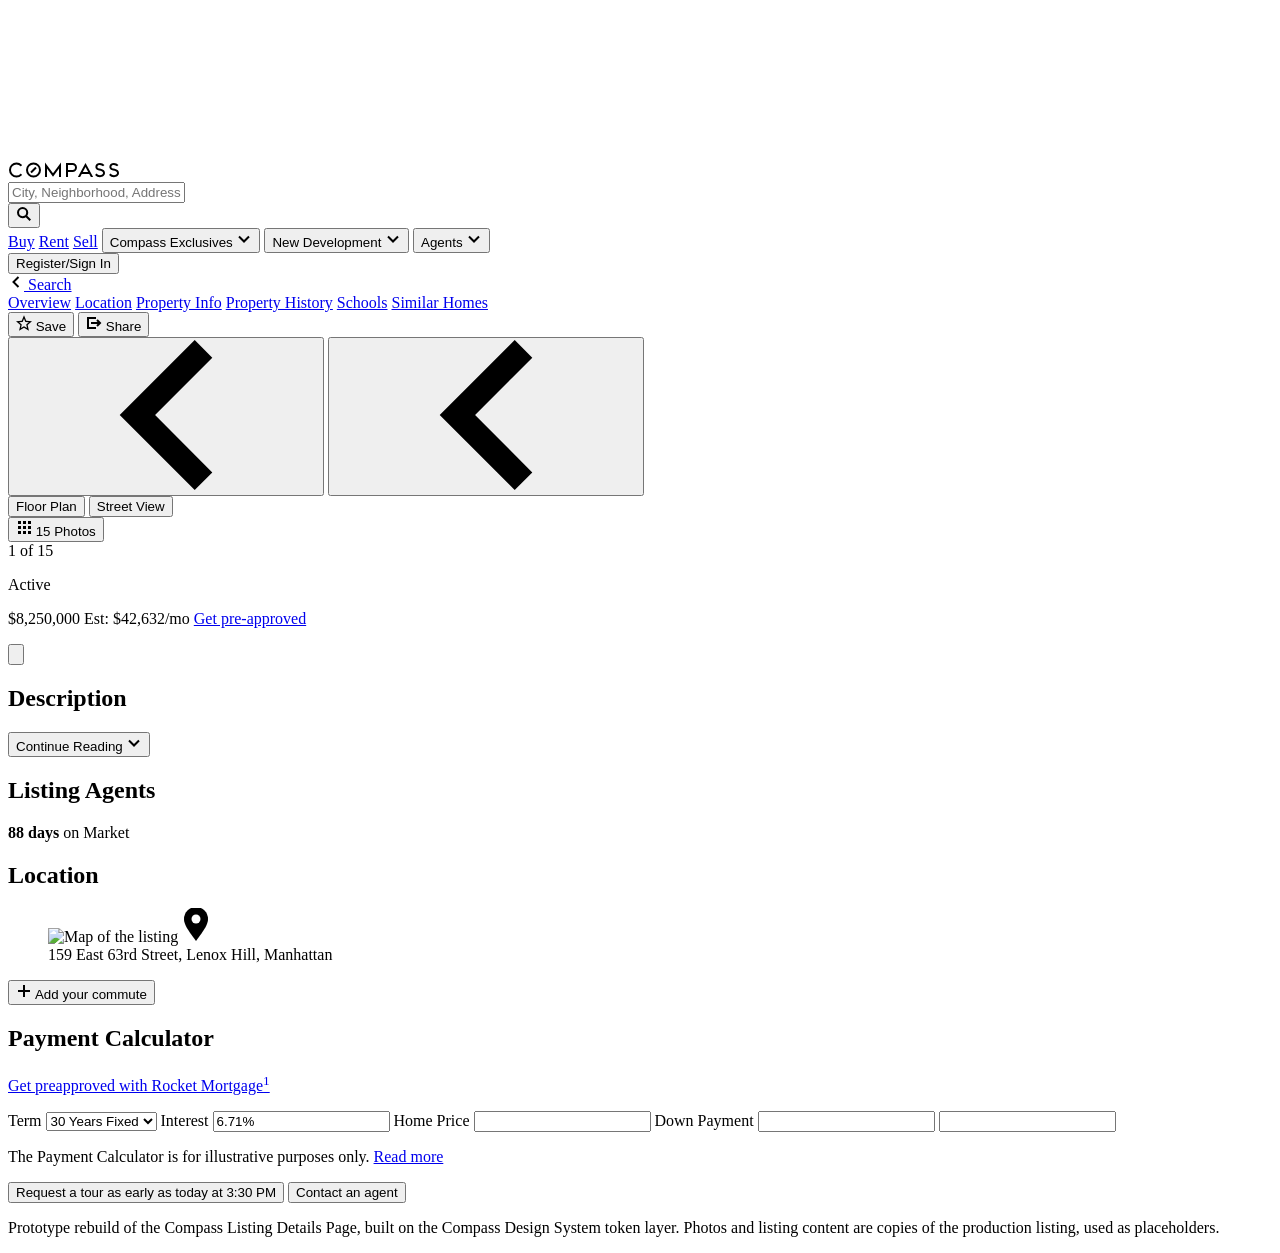
==== index.html @ 3cbc7344 "Add files via upload" ====
<!DOCTYPE html>
<html lang="en">
  <head>
    <meta charset="utf-8" />
    <meta name="viewport" content="width=device-width, initial-scale=1" />
    <title>159 East 63rd Street — Compass LDP rebuild</title>

    <link rel="stylesheet" href="css/tokens.css" />
    <link rel="stylesheet" href="css/base.css" />
    <link rel="stylesheet" href="css/hero-gallery.css" />
    <link rel="stylesheet" href="css/page.css" />
  </head>

  <body>
    <!-- ==========================================================
         Icon sprite — the Compass logotype plus the subset of
         cx-icons (ucfe-assets/cx-icons/7/cx-icons.cdn.svg) this page
         uses. Inlined rather than referenced as an external file
         because Chrome does not resolve <use href="file.svg#id">.
         ========================================================== -->
    <svg class="cx-sprite" aria-hidden="true" focusable="false">
      <symbol id="cx-logo-compass" viewBox="0 0 112 16">
        <path
          d="M53,.457,45,11.314,37,.457V15h2V6.543l6,8.143,6-8.143V15h2ZM60,15H58V1h6.5a4.5,4.5,0,0,1,0,9H60Zm0-7h4.5a2.5,2.5,0,0,0,0-5H60Zm22.863,7h2.275L77.5.9,69.863,15h2.275l1.625-3h7.475Zm-8.018-5L77.5,5.1,80.155,10ZM97,11.085c0,2.371-2.175,4.16-5.06,4.16a6.494,6.494,0,0,1-4.878-2.355l1.41-1.375A4.494,4.494,0,0,0,91.94,13.29c1.8,0,3.06-.906,3.06-2.2,0-1.11-.756-1.856-2.31-2.283L91,8.42c-3.6-.884-3.6-3.043-3.6-3.753,0-2.232,1.8-3.732,4.485-3.732a6.1,6.1,0,0,1,4.581,2.05l-1.41,1.378a4.629,4.629,0,0,0-3.171-1.472c-1.579,0-2.485.647-2.485,1.777,0,.337.128,1.462,1.773,1.816l1.533.345C95.516,7.487,97,8.96,97,11.085Zm14,0c0,2.371-2.175,4.16-5.06,4.16a6.494,6.494,0,0,1-4.878-2.355l1.41-1.375a4.494,4.494,0,0,0,3.468,1.775c1.8,0,3.06-.906,3.06-2.2,0-1.11-.756-1.856-2.31-2.283L105,8.42c-3.6-.884-3.6-3.043-3.6-3.753,0-2.232,1.8-3.732,4.485-3.732a6.1,6.1,0,0,1,4.581,2.05l-1.41,1.378a4.629,4.629,0,0,0-3.171-1.472c-1.579,0-2.485.647-2.485,1.777,0,.337.128,1.462,1.773,1.816l1.533.345C109.516,7.487,111,8.96,111,11.085Zm-98.611.8h0a5.5,5.5,0,1,1,0-7.778h0l.354.354L14.157,3.05,13.8,2.7h0a7.5,7.5,0,1,0,0,10.607l0,0h0l.354-.353-1.414-1.415ZM25.5.5A7.5,7.5,0,1,0,33,8,7.5,7.5,0,0,0,25.5.5Zm0,13A5.5,5.5,0,1,1,31,8,5.5,5.5,0,0,1,25.5,13.5Zm3.207-7.293L27.293,4.793l-5,5,1.414,1.414Z"
        />
      </symbol>

      <symbol id="cx-icon-magnifyingGlass" viewBox="0 0 16 16">
        <path
          d="M6.618 1A5.624 5.624 0 0 0 1 6.618a5.624 5.624 0 0 0 5.618 5.617c1.18 0 2.275-.368 3.18-.993L13.556 15 15 13.556l-3.758-3.758c.625-.905.993-2 .993-3.18A5.624 5.624 0 0 0 6.618 1Zm0 2.043a3.579 3.579 0 0 1 3.574 3.575 3.579 3.579 0 0 1-3.574 3.574 3.579 3.579 0 0 1-3.575-3.574 3.579 3.579 0 0 1 3.575-3.575Z"
        />
      </symbol>
      <symbol id="cx-icon-chevronDown" viewBox="0 0 16 16">
        <path d="M8 11.914 2.293 6.207l1.414-1.414L8 9.086l4.293-4.293 1.414 1.414L8 11.914z" />
      </symbol>
      <symbol id="cx-icon-chevronLeft" viewBox="0 0 16 16">
        <path d="M9.793 13.707 4.086 8l5.707-5.707 1.414 1.414L6.914 8l4.293 4.293-1.414 1.414z" />
      </symbol>
      <symbol id="cx-icon-starOutlined" viewBox="0 0 16 16">
        <path
          d="m16 6.176-5.752-.5L8 .332l-2.248 5.35L0 6.177l4.368 3.817-1.312 5.673L8 12.656l4.944 3.01-1.304-5.673L16 6.176Zm-8 4.971-3.008 1.832.8-3.454L3.136 7.2l3.504-.307L8 3.642l1.368 3.26 3.504.307-2.656 2.324.8 3.454L8 11.147Z"
        />
      </symbol>
      <symbol id="cx-icon-arrowRightInRectangle" viewBox="0 0 16 16">
        <path
          d="M10 14H1V2h9v2H3v8h7Zm1.707-9.707-1.414 1.414L11.586 7H5v2h6.586l-1.293 1.293 1.414 1.414L15.414 8Z"
        />
      </symbol>
      <symbol id="cx-icon-squaresInThreeRows" viewBox="0 0 16 16">
        <path
          d="M10 9H7V6h3ZM5 6H2v3h3Zm0-5H2v3h3Zm5 0H7v3h3Zm5 0h-3v3h3Zm0 5h-3v3h3Zm-5 5H7v3h3Zm-5 0H2v3h3Zm10 0h-3v3h3Z"
        />
      </symbol>
      <symbol id="cx-icon-plus" viewBox="0 0 16 16">
        <path d="M14 7H9V2H7v5H2v2h5v5h2V9h5V7z" />
      </symbol>

      <!-- Flickity's own chevron, as used by the production gallery -->
      <symbol id="gallery-arrow" viewBox="0 0 100 100">
        <path d="M 19.14,50 L 69.14,100 L 80.86,88.25 L 42.72,50 L 80.86,11.75 L 69.14,0 Z" />
      </symbol>
    </svg>

    <!-- ================= Top bar (.uc-corpNav, 48px) ================= -->
    <nav class="ldp-topbar" aria-label="Compass">
      <div class="ldp-topbar__header">
        <a class="ldp-logo" href="#" aria-label="Compass">
          <svg class="ldp-logo__mark" width="112" height="16" role="img">
            <title>Compass</title>
            <use href="#cx-logo-compass"></use>
          </svg>
        </a>

        <form class="ldp-search" role="search" onsubmit="return false">
          <div class="ldp-search__field">
            <input
              class="ldp-search__input"
              type="text"
              placeholder="City, Neighborhood, Address, School, ZIP, Agent, ID"
              aria-label="Search listings"
            />
          </div>
          <button class="ldp-search__btn" type="submit" aria-label="Search">
            <svg class="cx-icon" width="16" height="16">
              <use href="#cx-icon-magnifyingGlass"></use>
            </svg>
          </button>
        </form>
      </div>

      <div class="ldp-topbar__menu">
        <a class="ldp-topbar__item" href="#">Buy</a>
        <a class="ldp-topbar__item" href="#">Rent</a>
        <a class="ldp-topbar__item" href="#">Sell</a>
        <button class="ldp-topbar__item" type="button">
          Compass Exclusives
          <svg class="cx-icon ldp-topbar__caret" width="16" height="16">
            <use href="#cx-icon-chevronDown"></use>
          </svg>
        </button>
        <button class="ldp-topbar__item" type="button">
          New Development
          <svg class="cx-icon ldp-topbar__caret" width="16" height="16">
            <use href="#cx-icon-chevronDown"></use>
          </svg>
        </button>
        <button class="ldp-topbar__item" type="button">
          Agents
          <svg class="cx-icon ldp-topbar__caret" width="16" height="16">
            <use href="#cx-icon-chevronDown"></use>
          </svg>
        </button>
      </div>

      <div class="ldp-topbar__user">
        <button class="ldp-topbar__item" type="button">Register/Sign In</button>
      </div>
    </nav>

    <!-- ================= Section nav (sticky, 58px) ================= -->
    <div class="ldp-subnav">
      <a class="ldp-subnav__back" href="#">
        <svg class="cx-icon" width="16" height="16">
          <use href="#cx-icon-chevronLeft"></use>
        </svg>
        Search
      </a>

      <div class="ldp-subnav__wrapper">
        <nav class="ldp-subnav__tabs" aria-label="Page sections">
          <a class="is-active" href="#overview">Overview</a>
          <a href="#location">Location</a>
          <a href="#property-info">Property Info</a>
          <a href="#property-history">Property History</a>
          <a href="#schools">Schools</a>
          <a href="#similar-homes">Similar Homes</a>
        </nav>
      </div>

      <div class="ldp-subnav__actions">
        <button class="cx-btn cx-btn--enclosed cx-btn--pill" type="button">
          <svg class="cx-icon" width="16" height="16">
            <use href="#cx-icon-starOutlined"></use>
          </svg>
          Save
        </button>
        <button class="cx-btn cx-btn--enclosed cx-btn--pill" type="button">
          <svg class="cx-icon" width="16" height="16">
            <use href="#cx-icon-arrowRightInRectangle"></use>
          </svg>
          Share
        </button>
      </div>
    </div>

    <!-- ================= Hero gallery ================= -->
    <!-- The focus of this rebuild. Markup is deliberately thin: HeroGallery
         renders every slide, so layout rules live in js/hero-gallery.js. -->
    <section
      class="ldp-gallery"
      id="hero-gallery"
      aria-roledescription="carousel"
      aria-label="Property photos"
      tabindex="-1"
    >
      <div class="ldp-gallery__viewport">
        <div class="ldp-gallery__track"></div>
      </div>

      <div class="ldp-gallery__overlay">
        <div
          class="ldp-gallery__badges"
          id="gallery-badges"
          data-badge-class="ldp-gallery__badge"
        ></div>

        <button
          class="ldp-gallery__nav ldp-gallery__nav--prev"
          type="button"
          aria-label="Previous photos"
        >
          <svg class="ldp-gallery__nav-icon"><use href="#gallery-arrow"></use></svg>
        </button>
        <button
          class="ldp-gallery__nav ldp-gallery__nav--next"
          type="button"
          aria-label="Next photos"
        >
          <svg class="ldp-gallery__nav-icon"><use href="#gallery-arrow"></use></svg>
        </button>

        <div class="ldp-gallery__actions ldp-gallery__actions--start">
          <button class="cx-btn cx-btn--enclosed cx-btn--md" type="button">
            Floor Plan
          </button>
          <button class="cx-btn cx-btn--enclosed cx-btn--md" type="button">
            Street View
          </button>
        </div>

        <div class="ldp-gallery__actions ldp-gallery__actions--end">
          <button
            class="cx-btn cx-btn--enclosed cx-btn--md"
            type="button"
            id="all-photos-btn"
          >
            <svg class="cx-icon" width="16" height="16">
              <use href="#cx-icon-squaresInThreeRows"></use>
            </svg>
            <span id="photo-count-label">15 Photos</span>
          </button>
        </div>

        <div class="ldp-gallery__counter" id="gallery-counter">1 of 15</div>
      </div>
    </section>

    <!-- ================= Body ================= -->
    <main class="ldp-container ldp-layout" id="overview">
      <!-- ---------- Left column ---------- -->
      <div class="ldp-main">
        <!-- Summary — content column plus the 120px map thumbnail that sits
             at its right edge (production puts the map here, not in the
             sidebar) -->
        <section class="ldp-summary">
          <div class="ldp-summary__main">
            <p class="ldp-status">
              <span class="ldp-status__dot"></span>
              <span id="summary-status">Active</span>
            </p>

            <div class="ldp-price-row">
              <span class="ldp-price" id="summary-price">$8,250,000</span>
              <span class="ldp-price-est">
                Est: <span id="summary-est">$42,632/mo</span>
                <a class="cx-link" href="#">Get pre-approved</a>
              </span>
            </div>

            <p class="ldp-specs cx-body1-medium" id="summary-specs"></p>

            <p class="ldp-address cx-body1" id="summary-address"></p>

            <p class="ldp-building cx-body1" id="summary-building"></p>
          </div>

          <button class="ldp-summary__map" type="button" aria-label="View on map">
            <img id="map-thumb" src="assets/img/map-thumb.svg" alt="" />
          </button>
        </section>

        <!-- Key facts -->
        <ul class="ldp-facts" id="facts-grid"></ul>

        <!-- Description -->
        <section class="ldp-section">
          <h2 class="ldp-section__title cx-h4">Description</h2>
          <div class="ldp-description" id="description-body"></div>
          <button class="ldp-readmore cx-body2-medium" type="button">
            Continue Reading
            <svg class="cx-icon" width="16" height="16">
              <use href="#cx-icon-chevronDown"></use>
            </svg>
          </button>

          <!-- Attribution line, for listings that have no agent cards -->
          <p class="ldp-listed-by cx-body2" id="listed-by"></p>
        </section>

        <!-- Listing agents — removed by page.js when the fixture has none -->
        <section class="ldp-section">
          <h2 class="ldp-section__title cx-h4">Listing Agents</h2>
          <ul class="ldp-agents" id="agents-list"></ul>
        </section>

        <div class="ldp-meta">
          <p class="cx-body2" id="meta-days-row">
            <strong id="meta-days">88 days</strong> on Market
          </p>
          <p class="cx-caption1 cx-text-subtle" id="meta-source"></p>
        </div>

        <!-- Location -->
        <section class="ldp-section" id="location">
          <h2 class="ldp-section__title cx-h4">Location</h2>
          <nav class="ldp-breadcrumbs cx-caption1" id="breadcrumbs"></nav>

          <figure class="ldp-map">
            <img id="map-wide" src="assets/img/map-wide.svg" alt="Map of the listing" />
            <span class="ldp-map__marker" aria-hidden="true">
              <svg width="28" height="34" viewBox="0 0 28 34">
                <path
                  d="M14 33c9-12 12-17 12-22A12 12 0 1 0 2 11c0 5 3 10 12 22z"
                  fill="var(--cx-color-black)"
                />
                <circle cx="14" cy="11" r="4.5" fill="#fff" />
              </svg>
            </span>
            <figcaption class="ldp-map__caption cx-caption1">
              159 East 63rd Street, Lenox Hill, Manhattan
            </figcaption>
          </figure>

          <button class="ldp-commute cx-body2-medium" type="button">
            <svg class="cx-icon" width="16" height="16">
              <use href="#cx-icon-plus"></use>
            </svg>
            Add your commute
          </button>
        </section>

        <!-- Payment calculator -->
        <section class="ldp-section">
          <h2 class="ldp-section__title cx-h4">Payment Calculator</h2>
          <a class="cx-link cx-body2 ldp-preapproved" href="#"
            >Get preapproved with Rocket Mortgage<sup>1</sup></a
          >

          <div class="ldp-calc">
            <div class="ldp-calc__summary">
              <p class="ldp-calc__amount cx-header3" id="calc-monthly"></p>
              <p class="cx-body2 cx-text-subtle" id="calc-terms"></p>
              <div class="ldp-calc__bar"><span></span></div>
            </div>
            <ul class="ldp-calc__breakdown" id="calc-breakdown"></ul>
          </div>

          <div class="ldp-calc__fields">
            <label class="ldp-field">
              <span class="ldp-field__label cx-body2">Term</span>
              <select class="ldp-field__control">
                <option>30 Years Fixed</option>
                <option>20 Years Fixed</option>
                <option>15 Years Fixed</option>
                <option>10 Years Fixed</option>
              </select>
            </label>
            <label class="ldp-field">
              <span class="ldp-field__label cx-body2">Interest</span>
              <input class="ldp-field__control" value="6.71%" />
            </label>
            <label class="ldp-field">
              <span class="ldp-field__label cx-body2">Home Price</span>
              <input class="ldp-field__control" id="calc-price" />
            </label>
            <label class="ldp-field">
              <span class="ldp-field__label cx-body2">Down Payment</span>
              <span class="ldp-field__pair">
                <input class="ldp-field__control" id="calc-down" />
                <input class="ldp-field__control ldp-field__control--pct" id="calc-down-pct" />
              </span>
            </label>
          </div>

          <p class="cx-caption1 cx-text-subtle ldp-disclaimer">
            The Payment Calculator is for illustrative purposes only.
            <a class="cx-link" href="#">Read more</a>
          </p>
        </section>
      </div>

      <!-- ---------- Right column ---------- -->
      <aside class="ldp-sidebar">
        <div class="ldp-sidebar__sticky">
          <div class="ldp-contact" id="sidebar-agent"></div>

          <div class="ldp-sidebar__ctas">
            <button class="cx-btn cx-btn--solid ldp-cta" type="button">
              <span class="ldp-cta__stack">
                <span class="ldp-cta__label" id="tour-label">Request a tour</span>
                <span class="ldp-cta__sub" id="tour-sub">as early as today at 3:30 PM</span>
              </span>
            </button>

            <button
              class="cx-btn cx-btn--enclosed ldp-cta ldp-cta--secondary"
              type="button"
            >
              Contact an agent
            </button>
          </div>
        </div>
      </aside>
    </main>

    <footer class="ldp-footer">
      <div class="ldp-container">
        <p class="cx-caption1 cx-text-subtle">
          Prototype rebuild of the Compass Listing Details Page, built on the
          Compass Design System token layer. Photos and listing content are
          copies of the production listing, used as placeholders.
        </p>
      </div>
    </footer>

    <script src="data/listing.js"></script>
    <script src="js/hero-gallery.js"></script>
    <script src="js/page.js"></script>
  </body>
</html>
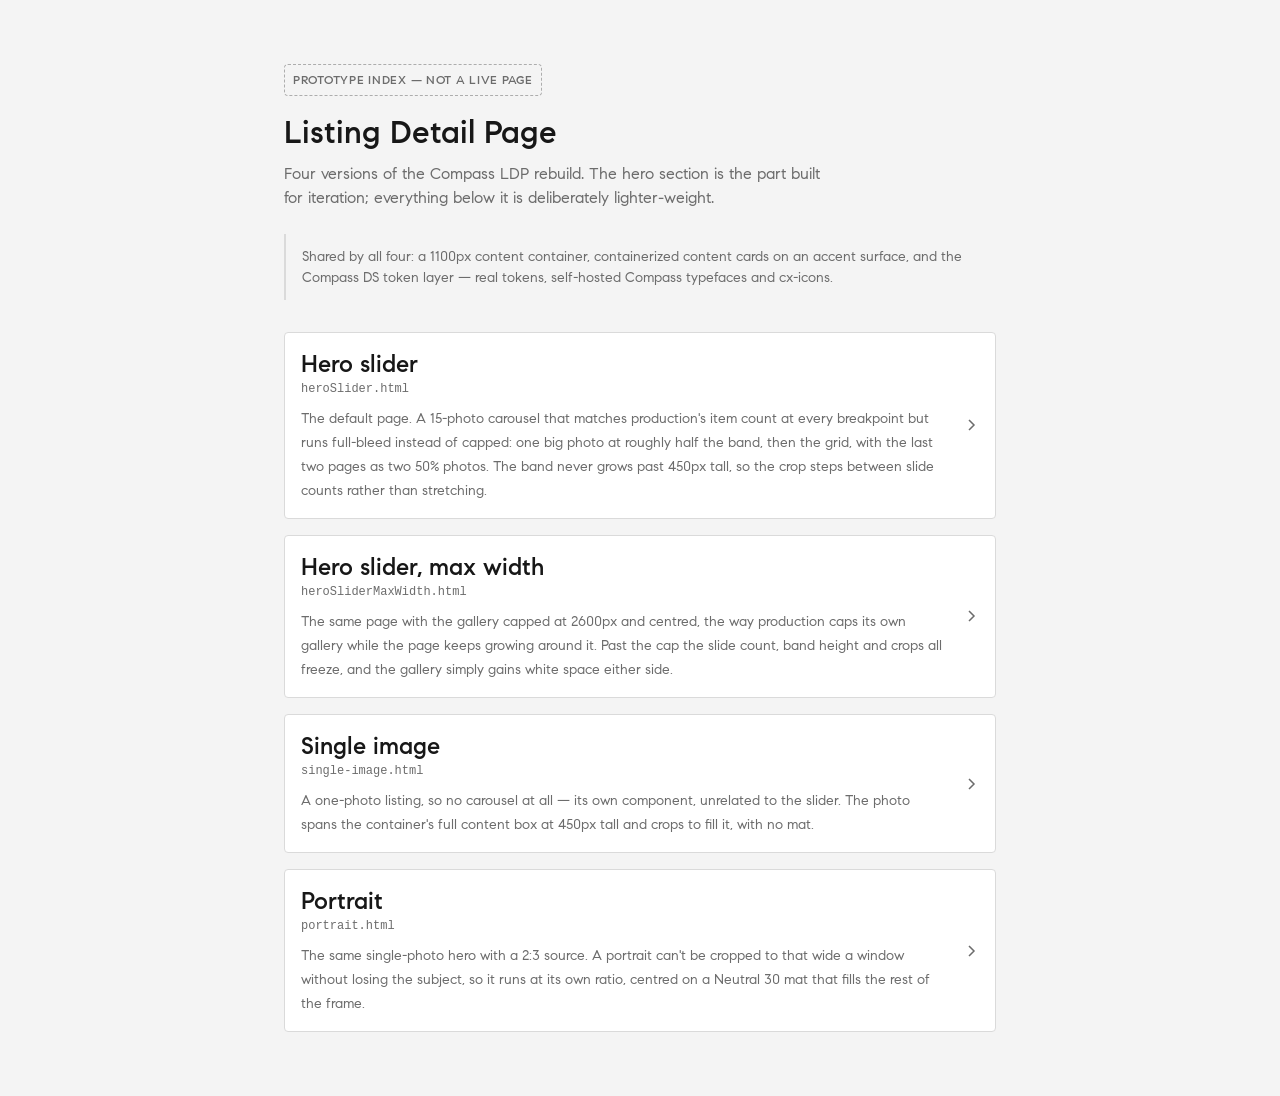
==== commit 32abcf91: "Add files via upload" ====
--- a/index.html
+++ b/index.html
@@ -3,398 +3,208 @@
   <head>
     <meta charset="utf-8" />
     <meta name="viewport" content="width=device-width, initial-scale=1" />
-    <title>159 East 63rd Street — Compass LDP rebuild</title>
-
+    <title>LDP prototype — version index</title>
+
+    <!-- Tokens and base type only. No page.css, no hero CSS, no Compass
+         chrome: this is a directory, and it should not be mistakable for one
+         of the pages it links to. -->
     <link rel="stylesheet" href="css/tokens.css" />
     <link rel="stylesheet" href="css/base.css" />
-    <link rel="stylesheet" href="css/hero-gallery.css" />
-    <link rel="stylesheet" href="css/page.css" />
+
+    <style>
+      .idx {
+        width: 100%;
+        max-width: 760px;
+        margin: 0 auto;
+        padding: var(--cx-spacing-8x) var(--cx-spacing-3x);
+      }
+
+      /* Says plainly what this page is, before the title does */
+      .idx__eyebrow {
+        display: inline-flex;
+        align-items: center;
+        gap: var(--cx-spacing-1x);
+        margin-bottom: var(--cx-spacing-2x);
+        padding: 6px var(--cx-spacing-1x);
+        border: var(--cx-spacing-borderWidth) dashed var(--cx-color-grey60);
+        border-radius: var(--cx-consumer-groupBorderRadius);
+        font-size: var(--cx-font-sizeCaption1);
+        font-weight: var(--cx-font-weightMedium);
+        letter-spacing: 0.06em;
+        text-transform: uppercase;
+        color: var(--cx-color-textSubtle);
+      }
+
+      .idx__title {
+        margin-bottom: var(--cx-spacing-1x);
+      }
+
+      .idx__lede {
+        max-width: 60ch;
+        color: var(--cx-color-textSubtle);
+      }
+
+      .idx__shared {
+        margin-top: var(--cx-spacing-3x);
+        padding: 12px var(--cx-spacing-2x);
+        border-left: 2px solid var(--cx-color-grey40);
+        font-size: var(--cx-font-sizeBody2);
+        line-height: var(--cx-font-lineHeightBody);
+        color: var(--cx-color-textSubtle);
+      }
+
+      .idx__list {
+        display: flex;
+        flex-direction: column;
+        gap: var(--cx-spacing-2x);
+        margin-top: var(--cx-spacing-4x);
+      }
+
+      /* Same card recipe as the pages — white on the accent surface, 1px
+         Neutral 40, Groups & Inputs radius — so the index reads as part of
+         the same system without borrowing any of the page chrome. */
+      .idx__item {
+        display: grid;
+        grid-template-columns: 1fr auto;
+        align-items: start;
+        gap: var(--cx-spacing-2x);
+        padding: var(--cx-spacing-2x);
+        border: var(--cx-spacing-borderWidth) solid var(--cx-color-border);
+        border-radius: var(--cx-consumer-groupBorderRadius);
+        background: var(--cx-color-background);
+        text-decoration: none;
+        color: inherit;
+        transition: border-color 120ms ease, transform 120ms ease;
+      }
+
+      .idx__item:hover {
+        border-color: var(--cx-color-grey60);
+      }
+
+      .idx__name {
+        margin-bottom: 2px;
+      }
+
+      .idx__file {
+        display: block;
+        margin-bottom: var(--cx-spacing-1x);
+        font-family: ui-monospace, SFMono-Regular, Menlo, monospace;
+        font-size: var(--cx-font-sizeCaption1);
+        color: var(--cx-color-textSubtle);
+      }
+
+      .idx__desc {
+        max-width: 62ch;
+      }
+
+      .idx__go {
+        flex: none;
+        align-self: center;
+        color: var(--cx-color-textSubtle);
+      }
+
+      .idx__item:hover .idx__go {
+        color: var(--cx-color-black);
+      }
+
+      @media (max-width: 600px) {
+        .idx {
+          padding: var(--cx-spacing-4x) var(--cx-spacing-2x);
+        }
+
+        .idx__item {
+          grid-template-columns: 1fr;
+        }
+
+        .idx__go {
+          display: none;
+        }
+      }
+    </style>
   </head>
 
   <body>
-    <!-- ==========================================================
-         Icon sprite — the Compass logotype plus the subset of
-         cx-icons (ucfe-assets/cx-icons/7/cx-icons.cdn.svg) this page
-         uses. Inlined rather than referenced as an external file
-         because Chrome does not resolve <use href="file.svg#id">.
-         ========================================================== -->
-    <svg class="cx-sprite" aria-hidden="true" focusable="false">
-      <symbol id="cx-logo-compass" viewBox="0 0 112 16">
-        <path
-          d="M53,.457,45,11.314,37,.457V15h2V6.543l6,8.143,6-8.143V15h2ZM60,15H58V1h6.5a4.5,4.5,0,0,1,0,9H60Zm0-7h4.5a2.5,2.5,0,0,0,0-5H60Zm22.863,7h2.275L77.5.9,69.863,15h2.275l1.625-3h7.475Zm-8.018-5L77.5,5.1,80.155,10ZM97,11.085c0,2.371-2.175,4.16-5.06,4.16a6.494,6.494,0,0,1-4.878-2.355l1.41-1.375A4.494,4.494,0,0,0,91.94,13.29c1.8,0,3.06-.906,3.06-2.2,0-1.11-.756-1.856-2.31-2.283L91,8.42c-3.6-.884-3.6-3.043-3.6-3.753,0-2.232,1.8-3.732,4.485-3.732a6.1,6.1,0,0,1,4.581,2.05l-1.41,1.378a4.629,4.629,0,0,0-3.171-1.472c-1.579,0-2.485.647-2.485,1.777,0,.337.128,1.462,1.773,1.816l1.533.345C95.516,7.487,97,8.96,97,11.085Zm14,0c0,2.371-2.175,4.16-5.06,4.16a6.494,6.494,0,0,1-4.878-2.355l1.41-1.375a4.494,4.494,0,0,0,3.468,1.775c1.8,0,3.06-.906,3.06-2.2,0-1.11-.756-1.856-2.31-2.283L105,8.42c-3.6-.884-3.6-3.043-3.6-3.753,0-2.232,1.8-3.732,4.485-3.732a6.1,6.1,0,0,1,4.581,2.05l-1.41,1.378a4.629,4.629,0,0,0-3.171-1.472c-1.579,0-2.485.647-2.485,1.777,0,.337.128,1.462,1.773,1.816l1.533.345C109.516,7.487,111,8.96,111,11.085Zm-98.611.8h0a5.5,5.5,0,1,1,0-7.778h0l.354.354L14.157,3.05,13.8,2.7h0a7.5,7.5,0,1,0,0,10.607l0,0h0l.354-.353-1.414-1.415ZM25.5.5A7.5,7.5,0,1,0,33,8,7.5,7.5,0,0,0,25.5.5Zm0,13A5.5,5.5,0,1,1,31,8,5.5,5.5,0,0,1,25.5,13.5Zm3.207-7.293L27.293,4.793l-5,5,1.414,1.414Z"
-        />
-      </symbol>
-
-      <symbol id="cx-icon-magnifyingGlass" viewBox="0 0 16 16">
-        <path
-          d="M6.618 1A5.624 5.624 0 0 0 1 6.618a5.624 5.624 0 0 0 5.618 5.617c1.18 0 2.275-.368 3.18-.993L13.556 15 15 13.556l-3.758-3.758c.625-.905.993-2 .993-3.18A5.624 5.624 0 0 0 6.618 1Zm0 2.043a3.579 3.579 0 0 1 3.574 3.575 3.579 3.579 0 0 1-3.574 3.574 3.579 3.579 0 0 1-3.575-3.574 3.579 3.579 0 0 1 3.575-3.575Z"
-        />
-      </symbol>
-      <symbol id="cx-icon-chevronDown" viewBox="0 0 16 16">
-        <path d="M8 11.914 2.293 6.207l1.414-1.414L8 9.086l4.293-4.293 1.414 1.414L8 11.914z" />
-      </symbol>
-      <symbol id="cx-icon-chevronLeft" viewBox="0 0 16 16">
-        <path d="M9.793 13.707 4.086 8l5.707-5.707 1.414 1.414L6.914 8l4.293 4.293-1.414 1.414z" />
-      </symbol>
-      <symbol id="cx-icon-starOutlined" viewBox="0 0 16 16">
-        <path
-          d="m16 6.176-5.752-.5L8 .332l-2.248 5.35L0 6.177l4.368 3.817-1.312 5.673L8 12.656l4.944 3.01-1.304-5.673L16 6.176Zm-8 4.971-3.008 1.832.8-3.454L3.136 7.2l3.504-.307L8 3.642l1.368 3.26 3.504.307-2.656 2.324.8 3.454L8 11.147Z"
-        />
-      </symbol>
-      <symbol id="cx-icon-arrowRightInRectangle" viewBox="0 0 16 16">
-        <path
-          d="M10 14H1V2h9v2H3v8h7Zm1.707-9.707-1.414 1.414L11.586 7H5v2h6.586l-1.293 1.293 1.414 1.414L15.414 8Z"
-        />
-      </symbol>
-      <symbol id="cx-icon-squaresInThreeRows" viewBox="0 0 16 16">
-        <path
-          d="M10 9H7V6h3ZM5 6H2v3h3Zm0-5H2v3h3Zm5 0H7v3h3Zm5 0h-3v3h3Zm0 5h-3v3h3Zm-5 5H7v3h3Zm-5 0H2v3h3Zm10 0h-3v3h3Z"
-        />
-      </symbol>
-      <symbol id="cx-icon-plus" viewBox="0 0 16 16">
-        <path d="M14 7H9V2H7v5H2v2h5v5h2V9h5V7z" />
-      </symbol>
-
-      <!-- Flickity's own chevron, as used by the production gallery -->
-      <symbol id="gallery-arrow" viewBox="0 0 100 100">
-        <path d="M 19.14,50 L 69.14,100 L 80.86,88.25 L 42.72,50 L 80.86,11.75 L 69.14,0 Z" />
-      </symbol>
-    </svg>
-
-    <!-- ================= Top bar (.uc-corpNav, 48px) ================= -->
-    <nav class="ldp-topbar" aria-label="Compass">
-      <div class="ldp-topbar__header">
-        <a class="ldp-logo" href="#" aria-label="Compass">
-          <svg class="ldp-logo__mark" width="112" height="16" role="img">
-            <title>Compass</title>
-            <use href="#cx-logo-compass"></use>
-          </svg>
-        </a>
-
-        <form class="ldp-search" role="search" onsubmit="return false">
-          <div class="ldp-search__field">
-            <input
-              class="ldp-search__input"
-              type="text"
-              placeholder="City, Neighborhood, Address, School, ZIP, Agent, ID"
-              aria-label="Search listings"
-            />
-          </div>
-          <button class="ldp-search__btn" type="submit" aria-label="Search">
-            <svg class="cx-icon" width="16" height="16">
-              <use href="#cx-icon-magnifyingGlass"></use>
-            </svg>
-          </button>
-        </form>
-      </div>
-
-      <div class="ldp-topbar__menu">
-        <a class="ldp-topbar__item" href="#">Buy</a>
-        <a class="ldp-topbar__item" href="#">Rent</a>
-        <a class="ldp-topbar__item" href="#">Sell</a>
-        <button class="ldp-topbar__item" type="button">
-          Compass Exclusives
-          <svg class="cx-icon ldp-topbar__caret" width="16" height="16">
-            <use href="#cx-icon-chevronDown"></use>
-          </svg>
-        </button>
-        <button class="ldp-topbar__item" type="button">
-          New Development
-          <svg class="cx-icon ldp-topbar__caret" width="16" height="16">
-            <use href="#cx-icon-chevronDown"></use>
-          </svg>
-        </button>
-        <button class="ldp-topbar__item" type="button">
-          Agents
-          <svg class="cx-icon ldp-topbar__caret" width="16" height="16">
-            <use href="#cx-icon-chevronDown"></use>
-          </svg>
-        </button>
-      </div>
-
-      <div class="ldp-topbar__user">
-        <button class="ldp-topbar__item" type="button">Register/Sign In</button>
-      </div>
-    </nav>
-
-    <!-- ================= Section nav (sticky, 58px) ================= -->
-    <div class="ldp-subnav">
-      <a class="ldp-subnav__back" href="#">
-        <svg class="cx-icon" width="16" height="16">
-          <use href="#cx-icon-chevronLeft"></use>
-        </svg>
-        Search
-      </a>
-
-      <div class="ldp-subnav__wrapper">
-        <nav class="ldp-subnav__tabs" aria-label="Page sections">
-          <a class="is-active" href="#overview">Overview</a>
-          <a href="#location">Location</a>
-          <a href="#property-info">Property Info</a>
-          <a href="#property-history">Property History</a>
-          <a href="#schools">Schools</a>
-          <a href="#similar-homes">Similar Homes</a>
-        </nav>
-      </div>
-
-      <div class="ldp-subnav__actions">
-        <button class="cx-btn cx-btn--enclosed cx-btn--pill" type="button">
-          <svg class="cx-icon" width="16" height="16">
-            <use href="#cx-icon-starOutlined"></use>
-          </svg>
-          Save
-        </button>
-        <button class="cx-btn cx-btn--enclosed cx-btn--pill" type="button">
-          <svg class="cx-icon" width="16" height="16">
-            <use href="#cx-icon-arrowRightInRectangle"></use>
-          </svg>
-          Share
-        </button>
-      </div>
-    </div>
-
-    <!-- ================= Hero gallery ================= -->
-    <!-- The focus of this rebuild. Markup is deliberately thin: HeroGallery
-         renders every slide, so layout rules live in js/hero-gallery.js. -->
-    <section
-      class="ldp-gallery"
-      id="hero-gallery"
-      aria-roledescription="carousel"
-      aria-label="Property photos"
-      tabindex="-1"
-    >
-      <div class="ldp-gallery__viewport">
-        <div class="ldp-gallery__track"></div>
-      </div>
-
-      <div class="ldp-gallery__overlay">
-        <div
-          class="ldp-gallery__badges"
-          id="gallery-badges"
-          data-badge-class="ldp-gallery__badge"
-        ></div>
-
-        <button
-          class="ldp-gallery__nav ldp-gallery__nav--prev"
-          type="button"
-          aria-label="Previous photos"
-        >
-          <svg class="ldp-gallery__nav-icon"><use href="#gallery-arrow"></use></svg>
-        </button>
-        <button
-          class="ldp-gallery__nav ldp-gallery__nav--next"
-          type="button"
-          aria-label="Next photos"
-        >
-          <svg class="ldp-gallery__nav-icon"><use href="#gallery-arrow"></use></svg>
-        </button>
-
-        <div class="ldp-gallery__actions ldp-gallery__actions--start">
-          <button class="cx-btn cx-btn--enclosed cx-btn--md" type="button">
-            Floor Plan
-          </button>
-          <button class="cx-btn cx-btn--enclosed cx-btn--md" type="button">
-            Street View
-          </button>
-        </div>
-
-        <div class="ldp-gallery__actions ldp-gallery__actions--end">
-          <button
-            class="cx-btn cx-btn--enclosed cx-btn--md"
-            type="button"
-            id="all-photos-btn"
-          >
-            <svg class="cx-icon" width="16" height="16">
-              <use href="#cx-icon-squaresInThreeRows"></use>
-            </svg>
-            <span id="photo-count-label">15 Photos</span>
-          </button>
-        </div>
-
-        <div class="ldp-gallery__counter" id="gallery-counter">1 of 15</div>
-      </div>
-    </section>
-
-    <!-- ================= Body ================= -->
-    <main class="ldp-container ldp-layout" id="overview">
-      <!-- ---------- Left column ---------- -->
-      <div class="ldp-main">
-        <!-- Summary — content column plus the 120px map thumbnail that sits
-             at its right edge (production puts the map here, not in the
-             sidebar) -->
-        <section class="ldp-summary">
-          <div class="ldp-summary__main">
-            <p class="ldp-status">
-              <span class="ldp-status__dot"></span>
-              <span id="summary-status">Active</span>
-            </p>
-
-            <div class="ldp-price-row">
-              <span class="ldp-price" id="summary-price">$8,250,000</span>
-              <span class="ldp-price-est">
-                Est: <span id="summary-est">$42,632/mo</span>
-                <a class="cx-link" href="#">Get pre-approved</a>
-              </span>
-            </div>
-
-            <p class="ldp-specs cx-body1-medium" id="summary-specs"></p>
-
-            <p class="ldp-address cx-body1" id="summary-address"></p>
-
-            <p class="ldp-building cx-body1" id="summary-building"></p>
-          </div>
-
-          <button class="ldp-summary__map" type="button" aria-label="View on map">
-            <img id="map-thumb" src="assets/img/map-thumb.svg" alt="" />
-          </button>
-        </section>
-
-        <!-- Key facts -->
-        <ul class="ldp-facts" id="facts-grid"></ul>
-
-        <!-- Description -->
-        <section class="ldp-section">
-          <h2 class="ldp-section__title cx-h4">Description</h2>
-          <div class="ldp-description" id="description-body"></div>
-          <button class="ldp-readmore cx-body2-medium" type="button">
-            Continue Reading
-            <svg class="cx-icon" width="16" height="16">
-              <use href="#cx-icon-chevronDown"></use>
-            </svg>
-          </button>
-
-          <!-- Attribution line, for listings that have no agent cards -->
-          <p class="ldp-listed-by cx-body2" id="listed-by"></p>
-        </section>
-
-        <!-- Listing agents — removed by page.js when the fixture has none -->
-        <section class="ldp-section">
-          <h2 class="ldp-section__title cx-h4">Listing Agents</h2>
-          <ul class="ldp-agents" id="agents-list"></ul>
-        </section>
-
-        <div class="ldp-meta">
-          <p class="cx-body2" id="meta-days-row">
-            <strong id="meta-days">88 days</strong> on Market
-          </p>
-          <p class="cx-caption1 cx-text-subtle" id="meta-source"></p>
-        </div>
-
-        <!-- Location -->
-        <section class="ldp-section" id="location">
-          <h2 class="ldp-section__title cx-h4">Location</h2>
-          <nav class="ldp-breadcrumbs cx-caption1" id="breadcrumbs"></nav>
-
-          <figure class="ldp-map">
-            <img id="map-wide" src="assets/img/map-wide.svg" alt="Map of the listing" />
-            <span class="ldp-map__marker" aria-hidden="true">
-              <svg width="28" height="34" viewBox="0 0 28 34">
-                <path
-                  d="M14 33c9-12 12-17 12-22A12 12 0 1 0 2 11c0 5 3 10 12 22z"
-                  fill="var(--cx-color-black)"
-                />
-                <circle cx="14" cy="11" r="4.5" fill="#fff" />
-              </svg>
-            </span>
-            <figcaption class="ldp-map__caption cx-caption1">
-              159 East 63rd Street, Lenox Hill, Manhattan
-            </figcaption>
-          </figure>
-
-          <button class="ldp-commute cx-body2-medium" type="button">
-            <svg class="cx-icon" width="16" height="16">
-              <use href="#cx-icon-plus"></use>
-            </svg>
-            Add your commute
-          </button>
-        </section>
-
-        <!-- Payment calculator -->
-        <section class="ldp-section">
-          <h2 class="ldp-section__title cx-h4">Payment Calculator</h2>
-          <a class="cx-link cx-body2 ldp-preapproved" href="#"
-            >Get preapproved with Rocket Mortgage<sup>1</sup></a
-          >
-
-          <div class="ldp-calc">
-            <div class="ldp-calc__summary">
-              <p class="ldp-calc__amount cx-header3" id="calc-monthly"></p>
-              <p class="cx-body2 cx-text-subtle" id="calc-terms"></p>
-              <div class="ldp-calc__bar"><span></span></div>
-            </div>
-            <ul class="ldp-calc__breakdown" id="calc-breakdown"></ul>
-          </div>
-
-          <div class="ldp-calc__fields">
-            <label class="ldp-field">
-              <span class="ldp-field__label cx-body2">Term</span>
-              <select class="ldp-field__control">
-                <option>30 Years Fixed</option>
-                <option>20 Years Fixed</option>
-                <option>15 Years Fixed</option>
-                <option>10 Years Fixed</option>
-              </select>
-            </label>
-            <label class="ldp-field">
-              <span class="ldp-field__label cx-body2">Interest</span>
-              <input class="ldp-field__control" value="6.71%" />
-            </label>
-            <label class="ldp-field">
-              <span class="ldp-field__label cx-body2">Home Price</span>
-              <input class="ldp-field__control" id="calc-price" />
-            </label>
-            <label class="ldp-field">
-              <span class="ldp-field__label cx-body2">Down Payment</span>
-              <span class="ldp-field__pair">
-                <input class="ldp-field__control" id="calc-down" />
-                <input class="ldp-field__control ldp-field__control--pct" id="calc-down-pct" />
-              </span>
-            </label>
-          </div>
-
-          <p class="cx-caption1 cx-text-subtle ldp-disclaimer">
-            The Payment Calculator is for illustrative purposes only.
-            <a class="cx-link" href="#">Read more</a>
-          </p>
-        </section>
-      </div>
-
-      <!-- ---------- Right column ---------- -->
-      <aside class="ldp-sidebar">
-        <div class="ldp-sidebar__sticky">
-          <div class="ldp-contact" id="sidebar-agent"></div>
-
-          <div class="ldp-sidebar__ctas">
-            <button class="cx-btn cx-btn--solid ldp-cta" type="button">
-              <span class="ldp-cta__stack">
-                <span class="ldp-cta__label" id="tour-label">Request a tour</span>
-                <span class="ldp-cta__sub" id="tour-sub">as early as today at 3:30 PM</span>
-              </span>
-            </button>
-
-            <button
-              class="cx-btn cx-btn--enclosed ldp-cta ldp-cta--secondary"
-              type="button"
-            >
-              Contact an agent
-            </button>
-          </div>
-        </div>
-      </aside>
+    <main class="idx">
+      <p class="idx__eyebrow">Prototype index — not a live page</p>
+
+      <h1 class="cx-h2 idx__title">Listing Detail Page</h1>
+      <p class="cx-body1 idx__lede">
+        Four versions of the Compass LDP rebuild. The hero section is the part
+        built for iteration; everything below it is deliberately lighter-weight.
+      </p>
+
+      <p class="idx__shared">
+        Shared by all four: a 1100px content container, containerized content
+        cards on an accent surface, and the Compass DS token layer — real
+        tokens, self-hosted Compass typefaces and cx-icons.
+      </p>
+
+      <nav class="idx__list" aria-label="Versions">
+        <a class="idx__item" href="heroSlider.html">
+          <span>
+            <span class="cx-h4 idx__name">Hero slider</span>
+            <span class="idx__file">heroSlider.html</span>
+            <span class="cx-body2 cx-text-subtle idx__desc">
+              The default page. A 15-photo carousel that matches production's
+              item count at every breakpoint but runs full-bleed instead of
+              capped: one big photo at roughly half the band, then the grid,
+              with the last two pages as two 50% photos. The band never grows
+              past 450px tall, so the crop steps between slide counts rather
+              than stretching.
+            </span>
+          </span>
+          <svg class="cx-icon idx__go" width="16" height="16" viewBox="0 0 16 16" aria-hidden="true">
+            <path d="M6 3l5 5-5 5" fill="none" stroke="currentColor" stroke-width="1.5" />
+          </svg>
+        </a>
+
+        <a class="idx__item" href="heroSliderMaxWidth.html">
+          <span>
+            <span class="cx-h4 idx__name">Hero slider, max width</span>
+            <span class="idx__file">heroSliderMaxWidth.html</span>
+            <span class="cx-body2 cx-text-subtle idx__desc">
+              The same page with the gallery capped at 2600px and centred, the
+              way production caps its own gallery while the page keeps growing
+              around it. Past the cap the slide count, band height and crops all
+              freeze, and the gallery simply gains white space either side.
+            </span>
+          </span>
+          <svg class="cx-icon idx__go" width="16" height="16" viewBox="0 0 16 16" aria-hidden="true">
+            <path d="M6 3l5 5-5 5" fill="none" stroke="currentColor" stroke-width="1.5" />
+          </svg>
+        </a>
+
+        <a class="idx__item" href="single-image.html">
+          <span>
+            <span class="cx-h4 idx__name">Single image</span>
+            <span class="idx__file">single-image.html</span>
+            <span class="cx-body2 cx-text-subtle idx__desc">
+              A one-photo listing, so no carousel at all — its own component,
+              unrelated to the slider. The photo spans the container's full
+              content box at 450px tall and crops to fill it, with no mat.
+            </span>
+          </span>
+          <svg class="cx-icon idx__go" width="16" height="16" viewBox="0 0 16 16" aria-hidden="true">
+            <path d="M6 3l5 5-5 5" fill="none" stroke="currentColor" stroke-width="1.5" />
+          </svg>
+        </a>
+
+        <a class="idx__item" href="portrait.html">
+          <span>
+            <span class="cx-h4 idx__name">Portrait</span>
+            <span class="idx__file">portrait.html</span>
+            <span class="cx-body2 cx-text-subtle idx__desc">
+              The same single-photo hero with a 2:3 source. A portrait can't be
+              cropped to that wide a window without losing the subject, so it
+              runs at its own ratio, centred on a Neutral 30 mat that fills the
+              rest of the frame.
+            </span>
+          </span>
+          <svg class="cx-icon idx__go" width="16" height="16" viewBox="0 0 16 16" aria-hidden="true">
+            <path d="M6 3l5 5-5 5" fill="none" stroke="currentColor" stroke-width="1.5" />
+          </svg>
+        </a>
+      </nav>
     </main>
-
-    <footer class="ldp-footer">
-      <div class="ldp-container">
-        <p class="cx-caption1 cx-text-subtle">
-          Prototype rebuild of the Compass Listing Details Page, built on the
-          Compass Design System token layer. Photos and listing content are
-          copies of the production listing, used as placeholders.
-        </p>
-      </div>
-    </footer>
-
-    <script src="data/listing.js"></script>
-    <script src="js/hero-gallery.js"></script>
-    <script src="js/page.js"></script>
   </body>
 </html>
--- a/css/tokens.css
+++ b/css/tokens.css
@@ -0,0 +1,329 @@
+/* ==========================================================================
+   Compass Design System — token layer
+   --------------------------------------------------------------------------
+   Mirrors @uc/cx-design-tokens (the `--cx-*` custom properties shipped via
+   https://www.compass.com/ucfe-assets/cx/4/cx.min.css) so this prototype runs
+   offline with the real values.
+
+   Sources:
+     • compass-ds-extraction.md      → Section 1 (code tokens, Storybook + cx-design-tokens)
+     • compass-ds-figma-extraction.md → Sections 1–2 (Figma primitives + semantic tokens)
+
+   Layering, same as the DS itself:
+     1. Primitives  — raw ramp values (--cx-color-grey40)
+     2. Semantics   — role-based aliases (--cx-color-border)
+     3. Typography  — the Figma `Typographic Tokens` scale, desktop + mobile modes
+   ========================================================================== */
+
+:root {
+  /* ---------------------------------------------------------------------
+     1. PRIMITIVES — Full color palette
+     --------------------------------------------------------------------- */
+
+  /* Neutrals */
+  --cx-color-white: #ffffff;
+  --cx-color-grey10: #fafafa;
+  --cx-color-grey20: #f4f4f4;
+  --cx-color-grey30: #e8e8e8;
+  --cx-color-grey40: #dadada;
+  --cx-color-grey50: #c9c9c9;
+  --cx-color-grey60: #adadad;
+  --cx-color-grey70: #8d8d8d;
+  --cx-color-grey80: #6c6c6c;
+  --cx-color-grey90: #4e4e4e;
+  --cx-color-grey100: #333333;
+  --cx-color-grey110: #242424;
+  --cx-color-grey120: #171717;
+  --cx-color-black: #000000;
+
+  /* Primary (Blue) */
+  --cx-color-blue10: #fafcff;
+  --cx-color-blue20: #f0f6ff;
+  --cx-color-blue30: #e5f1ff;
+  --cx-color-blue40: #d1e5ff;
+  --cx-color-blue50: #a8ceff;
+  --cx-color-blue60: #70aeff;
+  --cx-color-blue70: #2986ff;
+  --cx-color-blue80: #0064e5;
+  --cx-color-blue90: #0049a8;
+  --cx-color-blue100: #003375;
+  --cx-color-blue110: #00214c;
+  --cx-color-blue120: #001838;
+
+  /* Functional — Red */
+  --cx-color-red20: #faeff0;
+  --cx-color-red30: #f8e3e4;
+  --cx-color-red40: #f2cccf;
+  --cx-color-red50: #e7a2a8;
+  --cx-color-red60: #d96d76;
+  --cx-color-red70: #c72f2f;
+  --cx-color-red80: #ae0917;
+  --cx-color-red90: #800707;
+  --cx-color-red100: #590505;
+
+  /* Functional — Yellow */
+  --cx-color-yellow20: #fffdf8;
+  --cx-color-yellow30: #fffaed;
+  --cx-color-yellow40: #fff7df;
+  --cx-color-yellow50: #ffefc0;
+  --cx-color-yellow60: #ffe493;
+  --cx-color-yellow70: #facf4e;
+  --cx-color-yellow80: #ffbf00;
+  --cx-color-yellow90: #c29100;
+  --cx-color-yellow100: #8f6b00;
+
+  /* Functional — Green */
+  --cx-color-green30: #ecf9f2;
+  --cx-color-green40: #ddf3e7;
+  --cx-color-green50: #bee9d2;
+  --cx-color-green60: #94dbb5;
+  --cx-color-green70: #5eca90;
+  --cx-color-green80: #3aac6f;
+  --cx-color-green90: #2a7e51;
+  --cx-color-green100: #1e5839;
+
+  /* Functional — Orange */
+  --cx-color-orange20: #fef9f6;
+  --cx-color-orange30: #fdf1e7;
+  --cx-color-orange40: #fbe6d6;
+  --cx-color-orange50: #f7cfb0;
+  --cx-color-orange60: #f2b07d;
+  --cx-color-orange70: #ed883b;
+  --cx-color-orange80: #d16614;
+  --cx-color-orange90: #9a4b0f;
+  --cx-color-orange100: #6b340a;
+
+  /* Functional — Purple */
+  --cx-color-purple30: #e9e6f5;
+  --cx-color-purple40: #dbd5f0;
+  --cx-color-purple50: #bbb1e0;
+  --cx-color-purple60: #9688ce;
+  --cx-color-purple70: #5743ab;
+  --cx-color-purple80: #402a96;
+  --cx-color-purple90: #2f206b;
+  --cx-color-purple100: #180c4a;
+
+  /* Functional — Teal */
+  --cx-color-teal30: #ddf7f9;
+  --cx-color-teal40: #c5f4f7;
+  --cx-color-teal50: #aaeff3;
+  --cx-color-teal60: #7ce2e9;
+  --cx-color-teal70: #3fd4de;
+  --cx-color-teal80: #18bec9;
+  --cx-color-teal90: #14a4ad;
+  --cx-color-teal100: #037a82;
+
+  /* Functional — Violet */
+  --cx-color-violet30: #f2cffc;
+  --cx-color-violet40: #e8b6f7;
+  --cx-color-violet50: #d591e8;
+  --cx-color-violet60: #c666e1;
+  --cx-color-violet70: #b243d0;
+  --cx-color-violet80: #a120c5;
+  --cx-color-violet90: #7d199a;
+  --cx-color-violet100: #64057f;
+
+  /* ---------------------------------------------------------------------
+     2. SEMANTIC COLORS
+     --------------------------------------------------------------------- */
+
+  /* Text */
+  --cx-color-text: #171717;
+  --cx-color-textSubtle: #6c6c6c;
+  --cx-color-textDisabled: #8d8d8d;
+  --cx-color-selectedText: #171717;
+
+  /* Links */
+  --cx-color-link: #0064e5;
+  --cx-color-linkHover: #0064e5;
+  --cx-color-linkActive: #0064e5;
+  --cx-color-linkDisabled: #70aeff;
+  --cx-color-secondaryLink: #171717;
+  --cx-color-secondaryLinkHover: #4e4e4e;
+  --cx-color-secondaryLinkActive: #4e4e4e;
+  --cx-color-secondaryLinkDisabled: #adadad;
+  --cx-color-tertiaryLink: #6c6c6c;
+  --cx-color-tertiaryLinkHover: #4e4e4e;
+  --cx-color-tertiaryLinkActive: #4e4e4e;
+
+  /* Interactive */
+  --cx-color-interactive: #0064e5;
+  --cx-color-interactiveHover: #0049a8;
+  --cx-color-interactiveActive: #003375;
+  --cx-color-interactiveDisabled: #dadada;
+  --cx-color-interactiveFocused: #0064e5;
+  --cx-color-tertiaryInteractive: #ffffff;
+  --cx-color-secondaryInteractiveHover: #f4f4f4;
+  --cx-color-secondaryInteractiveActive: #dadada;
+
+  /* Selection */
+  --cx-color-selectable: #f4f4f4;
+  --cx-color-selectableHover: #dadada;
+  --cx-color-selectableActive: #c9c9c9;
+  --cx-color-selectableDisabled: #fafafa;
+  --cx-color-selectedBackground: #f0f6ff;
+  --cx-color-selectedBackgroundHover: #d1e5ff;
+  --cx-color-selectedBackgroundActive: #a8ceff;
+
+  /* Surfaces */
+  --cx-color-background: #ffffff;
+  --cx-color-backgroundAccent: #f4f4f4;
+  --cx-color-backgroundDark: #000000;
+
+  /* Borders */
+  --cx-color-border: #dadada;
+  --cx-color-borderDisabled: #e8e8e8;
+  --cx-color-borderInteractive: #dadada;
+  --cx-color-borderActive: #dadada;
+  --cx-color-borderFocused: #2986ff;
+
+  /* Shadows / scrims */
+  --cx-color-dropShadow: rgba(0, 0, 0, 0.1);
+  --cx-color-innerShadow: rgba(0, 0, 0, 0.2);
+  --cx-color-lightBackdrop: rgba(255, 255, 255, 0.75);
+  --cx-color-darkBackdrop: rgba(0, 0, 0, 0.25);
+
+  /* Status */
+  --cx-color-critical: #ae0917;
+  --cx-color-criticalHover: #800707;
+  --cx-color-criticalActive: #590505;
+  --cx-color-criticalDisabled: #f2cccf;
+  --cx-color-faintCritical: #f8e3e4;
+  --cx-color-highlight: #ffbf00;
+  --cx-color-faintHighlight: #fff7df;
+  --cx-color-success: #3aac6f;
+  --cx-color-successBackground: #5eca90;
+  --cx-color-faintSuccess: #ddf3e7;
+
+  /* Listing status */
+  --cx-color-listingActive: #2a7e51;
+  --cx-color-listingComingSoon: #5743ab;
+  --cx-color-listingExclusive: #171717;
+  --cx-color-listingOffMarket: #6c6c6c;
+  --cx-color-listingOffMarketFaint: #adadad;
+  --cx-color-listingOffMarketSecondary: #dadada;
+  --cx-color-listingOpenHouse: #0049a8;
+  --cx-color-listingPending: #d16614;
+  --cx-color-listingPriceChange: #ffefc0;
+  --cx-color-listingSold: #c72f2f;
+  --cx-color-listingSoldFaint: #f2cccf;
+  --cx-color-listingVirtualTour: #7ce2e9;
+
+  /* On-dark */
+  --cx-color-onDarkText: #ffffff;
+  --cx-color-onDarkTextSubtle: #c9c9c9;
+  --cx-color-onDarkTextDisabled: #adadad;
+
+  /* ---------------------------------------------------------------------
+     3. TYPOGRAPHY
+     --------------------------------------------------------------------- */
+
+  --cx-font-familySans: "Compass Sans", Helvetica, Arial, sans-serif;
+  --cx-font-familySerif: "Compass Serif", Times, "Times New Roman", serif;
+  --cx-font-familyLegible: "Open Sans", Helvetica, Arial, sans-serif;
+  --cx-font-familyMono: Consolas, "Fira Code", Menlo, monospace;
+
+  --cx-font-weightRegular: 400;
+  --cx-font-weightMedium: 500;
+  --cx-font-weightSemiBold: 600;
+  --cx-font-weightBold: 700;
+
+  --cx-font-lineHeightBody: 1.5;
+  --cx-font-lineHeightCompact: 1.3;
+
+  /* Desktop Compass mode (Figma `Typographic Tokens`) */
+  --cx-font-sizeTitle1: 50px;
+  --cx-font-sizeTitle2: 42px;
+  --cx-font-sizeHeader1: 36px;
+  --cx-font-sizeHeader2: 32px;
+  --cx-font-sizeHeader3: 28px;
+  --cx-font-sizeHeader4: 24px;
+  --cx-font-sizeSubheader1: 20px;
+  --cx-font-sizeSubheader2: 18px;
+  --cx-font-sizeBody1: 16px;
+  --cx-font-sizeBody2: 14px;
+  --cx-font-sizeCallout: 14px;
+  --cx-font-sizeCaption1: 12px;
+  --cx-font-sizeCaption2: 10px;
+
+  /* ---------------------------------------------------------------------
+     4. SPACING & SHAPE
+     --------------------------------------------------------------------- */
+
+  --cx-spacing-half: 4px;
+  --cx-spacing-1x: 8px;
+  --cx-spacing-2x: 16px;
+  --cx-spacing-3x: 24px;
+  --cx-spacing-4x: 32px;
+  --cx-spacing-8x: 64px;
+
+  --cx-spacing-gutterMobile: 16px;
+  --cx-spacing-gutter: 24px;
+  --cx-spacing-borderWidth: 1px;
+  --cx-spacing-borderRadius: 2px;
+  --cx-spacing-buttonBorderRadius: 2px;
+  --cx-spacing-elevatedBorderRadius: 0;
+  --cx-spacing-linkAffordance: 0;
+
+  /* ---------------------------------------------------------------------
+     5. ELEVATION
+     --------------------------------------------------------------------- */
+
+  --cx-elevation-0dp: none;
+  --cx-elevation-1dp:
+    0 3px 4px -1px rgba(0, 0, 0, 0.1), 0 2px 1px 0 rgba(0, 0, 0, 0.14),
+    0 -1px 1px 0 rgba(0, 0, 0, 0.06);
+  --cx-elevation-2dp:
+    0 2px 2px 0 rgba(0, 0, 0, 0.14), 0 3px 1px 0 rgba(0, 0, 0, 0.12),
+    0 1px 5px 0 rgba(0, 0, 0, 0.2);
+  --cx-elevation-4dp:
+    0 2px 4px -1px rgba(0, 0, 0, 0.2), 0 4px 5px 0 rgba(0, 0, 0, 0.14),
+    0 1px 10px 0 rgba(0, 0, 0, 0.12);
+  --cx-elevation-4dp-up:
+    0 -2px 4px -1px rgba(0, 0, 0, 0.2), 0 -4px 5px 0 rgba(0, 0, 0, 0.14),
+    0 -1px 10px 0 rgba(0, 0, 0, 0.12);
+  --cx-elevation-6dp:
+    0 3px 5px -1px rgba(0, 0, 0, 0.2), 0 6px 10px 0 rgba(0, 0, 0, 0.14),
+    0 1px 18px 0 rgba(0, 0, 0, 0.12);
+  --cx-elevation-8dp:
+    0 5px 5px -3px rgba(0, 0, 0, 0.2), 0 8px 10px 1px rgba(0, 0, 0, 0.14),
+    0 3px 14px 2px rgba(0, 0, 0, 0.12);
+  --cx-elevation-16dp:
+    0 8px 10px -5px rgba(0, 0, 0, 0.2), 0 16px 24px 2px rgba(0, 0, 0, 0.14),
+    0 6px 30px 5px rgba(0, 0, 0, 0.12);
+  --cx-elevation-24dp:
+    0 11px 15px -7px rgba(0, 0, 0, 0.2), 0 24px 38px 3px rgba(0, 0, 0, 0.14),
+    0 9px 46px 8px rgba(0, 0, 0, 0.12);
+
+  /* ---------------------------------------------------------------------
+     6. CONSUMER-SURFACE OVERRIDES
+     --------------------------------------------------------------------------
+     The Figma `Themes` collection has two modes — Light Agent and Light
+     Consumer — that diverge on interactive colors and button radius
+     (compass-ds-figma-extraction.md §2b). compass.com/homedetails is a
+     consumer surface, so this page runs the Consumer mode: interactive black
+     rather than blue, pill buttons rather than 2px radius.
+     --------------------------------------------------------------------- */
+
+  --cx-consumer-interactive: var(--cx-color-black);
+  --cx-consumer-interactiveHover: var(--cx-color-grey110);
+  --cx-consumer-interactiveActive: var(--cx-color-grey100);
+  --cx-consumer-borderInteractive: var(--cx-color-grey60);
+  --cx-consumer-buttonBorderRadius: 30px;
+  --cx-consumer-groupBorderRadius: 4px;
+}
+
+/* Mobile Compass typography mode — Figma `Typographic Tokens`, Mobile mode */
+@media (max-width: 767px) {
+  :root {
+    --cx-font-sizeTitle1: 42px;
+    --cx-font-sizeTitle2: 36px;
+    --cx-font-sizeHeader1: 32px;
+    --cx-font-sizeHeader2: 28px;
+    --cx-font-sizeHeader3: 24px;
+    --cx-font-sizeHeader4: 20px;
+    --cx-font-sizeSubheader1: 18px;
+    --cx-font-sizeSubheader2: 16px;
+    --cx-font-sizeBody1: 14px;
+  }
+}
--- a/css/base.css
+++ b/css/base.css
@@ -0,0 +1,329 @@
+/* ==========================================================================
+   Base — fonts, reset, typography primitives, shared button recipes
+   ========================================================================== */
+
+/* --- Compass typefaces (self-hosted from ucfe-assets/fonts/3.10.0) -------- */
+
+@font-face {
+  font-family: "Compass Sans";
+  font-style: normal;
+  font-weight: 400;
+  font-display: fallback;
+  src: url("../assets/fonts/CompassSans-Regular.woff2") format("woff2");
+}
+@font-face {
+  font-family: "Compass Sans";
+  font-style: normal;
+  font-weight: 500;
+  font-display: fallback;
+  src: url("../assets/fonts/CompassSans-Medium.woff2") format("woff2");
+}
+@font-face {
+  font-family: "Compass Sans";
+  font-style: normal;
+  font-weight: 700;
+  font-display: fallback;
+  src: url("../assets/fonts/CompassSans-Bold.woff2") format("woff2");
+}
+@font-face {
+  font-family: "Compass Serif";
+  font-style: normal;
+  font-weight: 400;
+  font-display: fallback;
+  src: url("../assets/fonts/CompassSerif-Regular.woff2") format("woff2");
+}
+@font-face {
+  font-family: "Compass Serif";
+  font-style: normal;
+  font-weight: 600;
+  font-display: fallback;
+  src: url("../assets/fonts/CompassSerif-SemiBold.woff2") format("woff2");
+}
+@font-face {
+  font-family: "Open Sans";
+  font-style: normal;
+  font-weight: 400;
+  font-display: fallback;
+  src: url("../assets/fonts/OpenSans-Regular.woff2") format("woff2");
+}
+@font-face {
+  font-family: "Open Sans";
+  font-style: normal;
+  font-weight: 600;
+  font-display: fallback;
+  src: url("../assets/fonts/OpenSans-SemiBold.woff2") format("woff2");
+}
+
+/* --- Reset ---------------------------------------------------------------- */
+
+*,
+*::before,
+*::after {
+  box-sizing: border-box;
+}
+
+html {
+  -webkit-text-size-adjust: 100%;
+}
+
+body {
+  margin: 0;
+  /* Accent surface behind the containerized cards, so the white cards read as
+     raised. The mock uses Neutral 10 (#FAFAFA) for this; see the README note
+     on the collisions that Neutral 20 creates. */
+  background: var(--cx-color-backgroundAccent);
+  color: var(--cx-color-text);
+  font-family: var(--cx-font-familySans);
+  font-size: var(--cx-font-sizeBody1);
+  font-weight: var(--cx-font-weightRegular);
+  line-height: var(--cx-font-lineHeightBody);
+  -webkit-font-smoothing: antialiased;
+}
+
+img {
+  display: block;
+  max-width: 100%;
+}
+
+button {
+  font: inherit;
+  color: inherit;
+  margin: 0;
+}
+
+a {
+  color: inherit;
+}
+
+h1,
+h2,
+h3,
+h4,
+p,
+figure {
+  margin: 0;
+}
+
+ul {
+  margin: 0;
+  padding: 0;
+  list-style: none;
+}
+
+:focus-visible {
+  outline: 2px solid var(--cx-color-borderFocused);
+  outline-offset: 2px;
+}
+
+/* --- Typography scale (Figma `Typographic Tokens`) ------------------------ */
+
+.cx-h2 {
+  font-size: var(--cx-font-sizeHeader2);
+  font-weight: var(--cx-font-weightMedium);
+  line-height: var(--cx-font-lineHeightCompact);
+}
+.cx-h4 {
+  font-size: var(--cx-font-sizeHeader4);
+  font-weight: var(--cx-font-weightMedium);
+  line-height: var(--cx-font-lineHeightCompact);
+}
+.cx-header3 {
+  font-size: var(--cx-font-sizeHeader3);
+  font-weight: var(--cx-font-weightMedium);
+  line-height: var(--cx-font-lineHeightCompact);
+}
+.cx-subheader2-medium {
+  font-size: var(--cx-font-sizeSubheader2);
+  font-weight: var(--cx-font-weightMedium);
+  line-height: var(--cx-font-lineHeightBody);
+}
+.cx-body1 {
+  font-size: var(--cx-font-sizeBody1);
+  line-height: var(--cx-font-lineHeightBody);
+}
+.cx-body1-medium {
+  font-size: var(--cx-font-sizeBody1);
+  font-weight: var(--cx-font-weightMedium);
+  line-height: var(--cx-font-lineHeightBody);
+}
+.cx-body2 {
+  font-size: var(--cx-font-sizeBody2);
+  line-height: var(--cx-font-lineHeightBody);
+}
+.cx-body2-medium {
+  font-size: var(--cx-font-sizeBody2);
+  font-weight: var(--cx-font-weightMedium);
+  line-height: var(--cx-font-lineHeightBody);
+}
+.cx-caption1 {
+  font-family: var(--cx-font-familyLegible);
+  font-size: var(--cx-font-sizeCaption1);
+  line-height: var(--cx-font-lineHeightCompact);
+}
+.cx-caption1-semibold {
+  font-family: var(--cx-font-familyLegible);
+  font-size: var(--cx-font-sizeCaption1);
+  font-weight: var(--cx-font-weightSemiBold);
+  line-height: var(--cx-font-lineHeightCompact);
+}
+
+.cx-text-subtle {
+  color: var(--cx-color-textSubtle);
+}
+
+/* --- Text link (DS `Text link` component) --------------------------------- */
+
+.cx-link {
+  color: var(--cx-color-secondaryLink);
+  text-decoration: underline;
+  text-underline-offset: 2px;
+  text-decoration-thickness: 1px;
+  cursor: pointer;
+}
+.cx-link:hover {
+  color: var(--cx-color-secondaryLinkHover);
+}
+
+/* --- Buttons (DS `Buttons`, Light Consumer mode) -------------------------- */
+
+.cx-btn {
+  display: inline-flex;
+  align-items: center;
+  justify-content: center;
+  gap: var(--cx-spacing-1x);
+  border: var(--cx-spacing-borderWidth) solid transparent;
+  border-radius: var(--cx-consumer-buttonBorderRadius);
+  cursor: pointer;
+  font-family: var(--cx-font-familySans);
+  font-weight: var(--cx-font-weightMedium);
+  text-decoration: none;
+  transition: background-color 120ms ease, border-color 120ms ease,
+    color 120ms ease;
+  white-space: nowrap;
+}
+
+.cx-btn--md {
+  height: 36px;
+  padding: 0 var(--cx-spacing-2x);
+  font-size: var(--cx-font-sizeBody2);
+  line-height: 1.3;
+}
+
+.cx-btn--lg {
+  height: 48px;
+  padding: 0 var(--cx-spacing-3x);
+  font-size: var(--cx-font-sizeBody1);
+  line-height: 1.3;
+}
+
+/* Fully-round enclosed button (Save / Share in the sticky nav) */
+.cx-btn--pill {
+  height: 39px;
+  padding: var(--cx-spacing-1x) var(--cx-spacing-2x);
+  border-radius: 9999px;
+  font-size: var(--cx-font-sizeBody1);
+  line-height: 20.8px;
+}
+
+/* Solid — Light Consumer resolves Interactive/Primary to black */
+.cx-btn--solid {
+  background: var(--cx-consumer-interactive);
+  border-color: var(--cx-consumer-interactive);
+  color: var(--cx-color-onDarkText);
+}
+.cx-btn--solid:hover {
+  background: var(--cx-consumer-interactiveHover);
+  border-color: var(--cx-consumer-interactiveHover);
+}
+.cx-btn--solid:active {
+  background: var(--cx-consumer-interactiveActive);
+  border-color: var(--cx-consumer-interactiveActive);
+}
+
+/* Enclosed */
+.cx-btn--enclosed {
+  background: var(--cx-color-tertiaryInteractive);
+  border-color: var(--cx-consumer-borderInteractive);
+  color: var(--cx-color-text);
+}
+.cx-btn--enclosed:hover {
+  background: var(--cx-color-secondaryInteractiveHover);
+}
+.cx-btn--enclosed:active {
+  background: var(--cx-color-secondaryInteractiveActive);
+}
+
+/* --- Icons ---------------------------------------------------------------
+   Real cx-icons are solid single-path glyphs, so `fill: currentColor` is the
+   default. `.cx-icon--stroke` is for the few line icons drawn locally.
+   ------------------------------------------------------------------------ */
+
+.cx-sprite {
+  position: absolute;
+  width: 0;
+  height: 0;
+  overflow: hidden;
+}
+
+.cx-icon {
+  display: block;
+  flex: none;
+  fill: currentColor;
+  stroke: none;
+}
+
+.cx-icon--stroke {
+  fill: none;
+  stroke: currentColor;
+  stroke-width: 1.5;
+  stroke-linecap: round;
+  stroke-linejoin: round;
+}
+
+/* --- Layout --------------------------------------------------------------- */
+
+/* Content container width.
+
+   Production's own container (`app__StyledMain`) is fluid, not fixed —
+   `clamp(1170px, 80%, 1536px)`, measured across viewports:
+
+     viewport   1024   1200   1280   1440   1600   1920   2400
+     container  1024   1170   1170   1170   1280   1536   1536
+
+   This prototype caps it at 1100 instead. Note that 1100 sits *below*
+   production's 1170 floor, so the fluid rule has nothing left to do: the
+   container is a flat 1100 from 1100px upwards and simply fills the viewport
+   below that. Padding stays a constant 24px each side, so the inner content
+   box is a constant 1052.
+
+   `--ldp-container-max` is the single source of truth for that cap.
+   css/hero-photo.css reads it too, so the single-photo hero tracks the
+   container without repeating the number. */
+:root {
+  --ldp-container-max: 1100px;
+}
+
+.ldp-container {
+  width: 100%;
+  max-width: var(--ldp-container-max);
+  margin: 0 auto;
+  padding: 0 var(--cx-spacing-3x);
+}
+
+@media (max-width: 768px) {
+  .ldp-container {
+    padding: 0 var(--cx-spacing-2x);
+  }
+}
+
+.visually-hidden {
+  position: absolute;
+  width: 1px;
+  height: 1px;
+  margin: -1px;
+  padding: 0;
+  overflow: hidden;
+  clip: rect(0 0 0 0);
+  white-space: nowrap;
+  border: 0;
+}
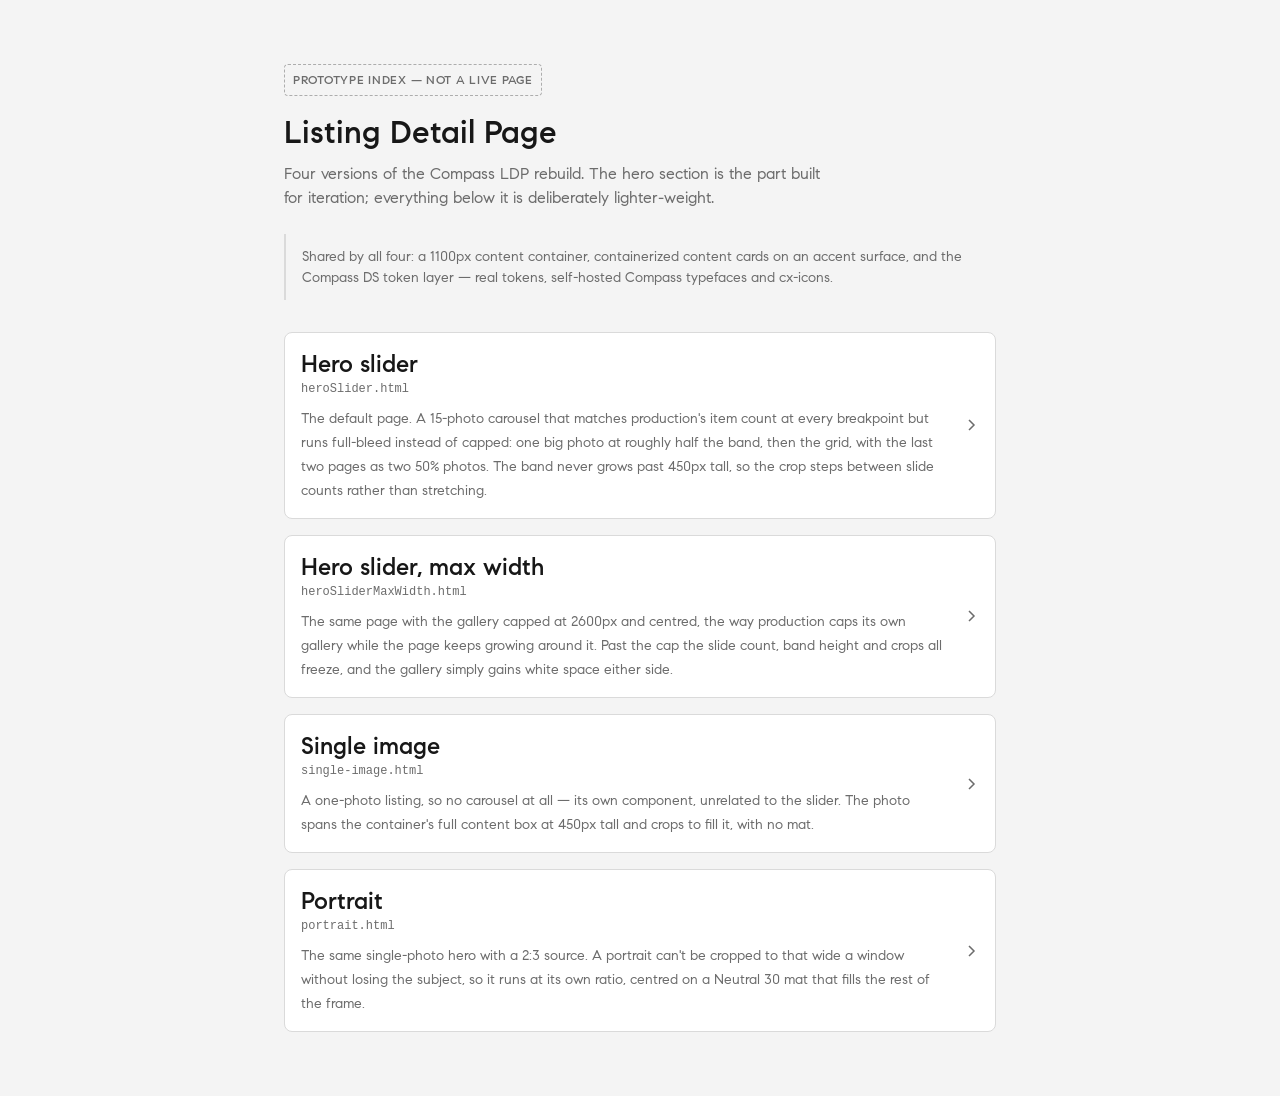
==== commit 1529d609: "Add files via upload" ====
--- a/index.html
+++ b/index.html
@@ -70,7 +70,7 @@
         gap: var(--cx-spacing-2x);
         padding: var(--cx-spacing-2x);
         border: var(--cx-spacing-borderWidth) solid var(--cx-color-border);
-        border-radius: var(--cx-consumer-groupBorderRadius);
+        border-radius: var(--cx-consumer-cardBorderRadius);
         background: var(--cx-color-background);
         text-decoration: none;
         color: inherit;
--- a/css/tokens.css
+++ b/css/tokens.css
@@ -311,6 +311,13 @@
   --cx-consumer-borderInteractive: var(--cx-color-grey60);
   --cx-consumer-buttonBorderRadius: 30px;
   --cx-consumer-groupBorderRadius: 4px;
+
+  /* PROPOSED — not yet published in `@uc/cx-design-tokens` or the Figma
+     `Shapes` collection. A card radius that resolves to 2px in Agent theme
+     and 8px in Client; Agent's 2px is the existing `--cx-spacing-borderRadius`,
+     so only the Client value needs declaring here. Replace with the real
+     token name once the DS ships it. */
+  --cx-consumer-cardBorderRadius: 8px;
 }
 
 /* Mobile Compass typography mode — Figma `Typographic Tokens`, Mobile mode */
